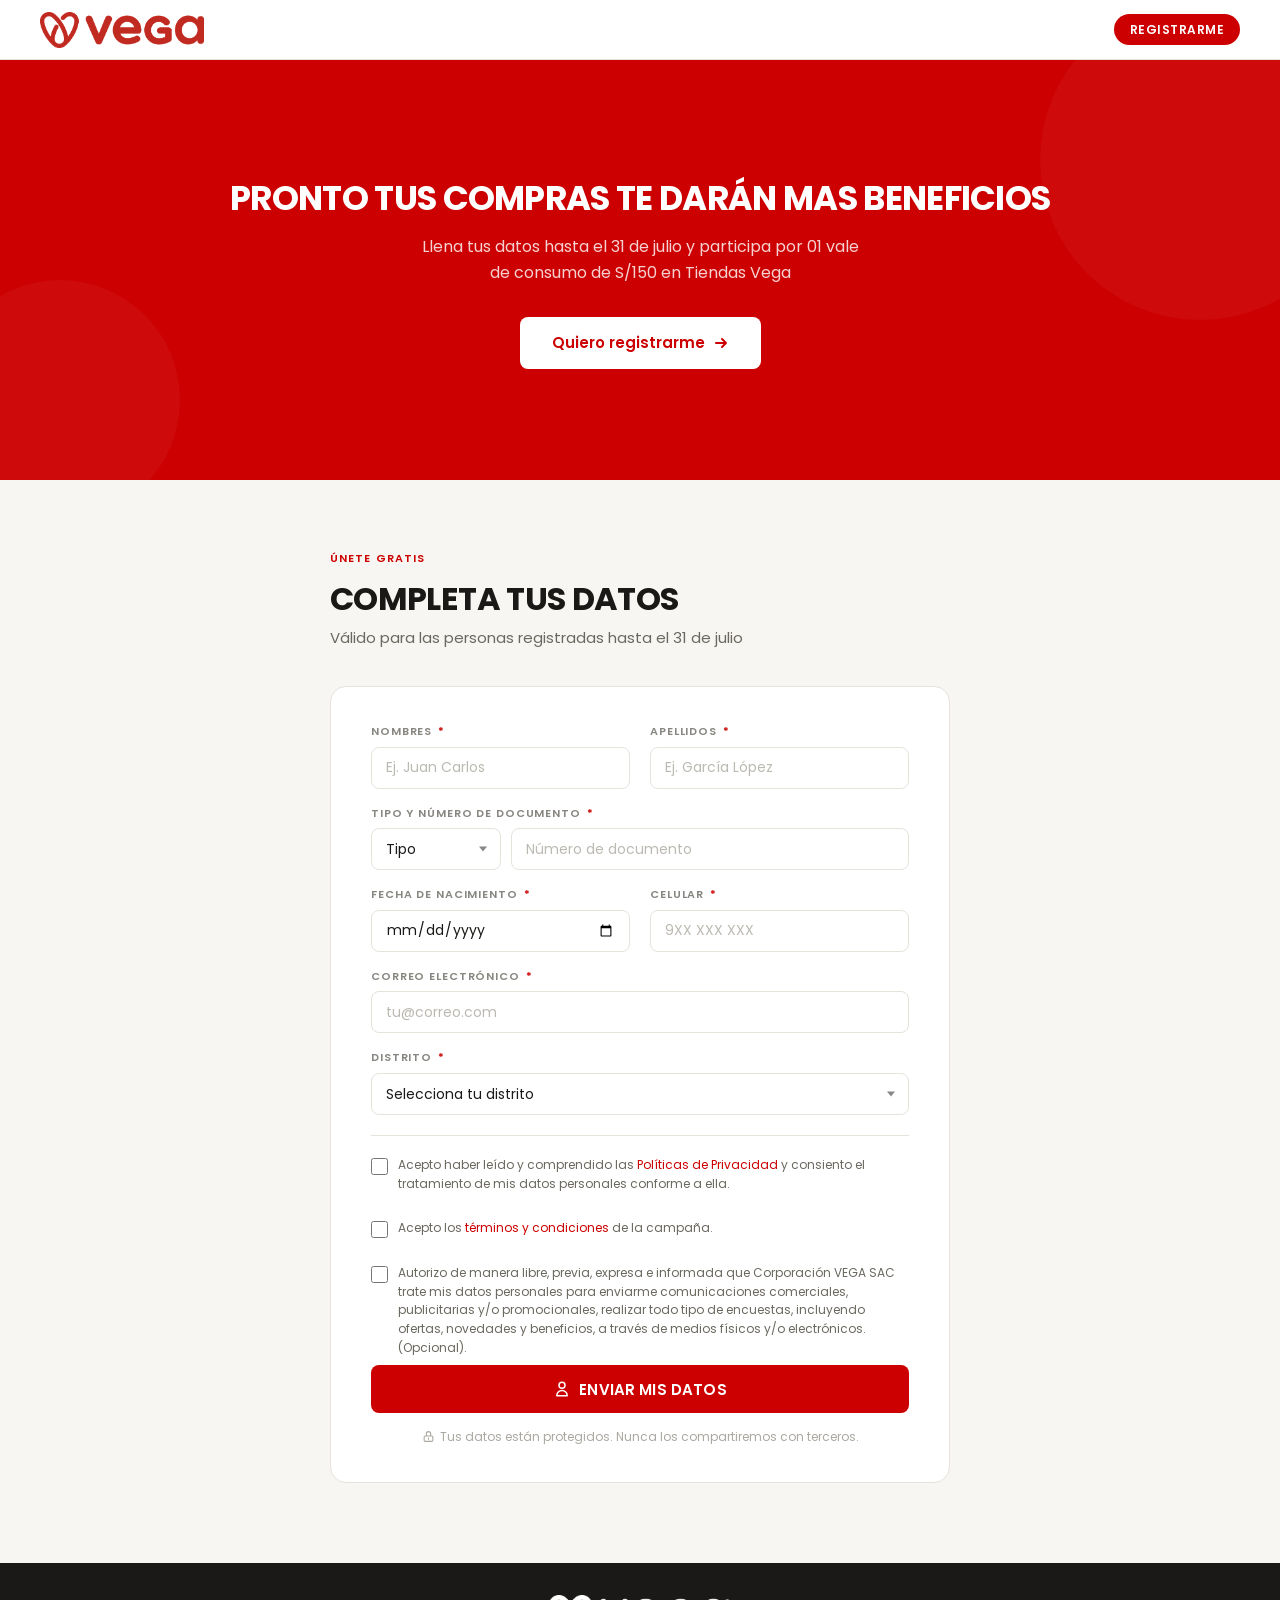
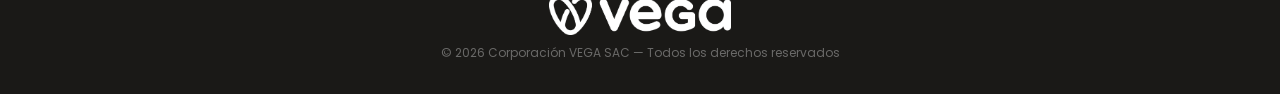
==== index.html @ 6331bcea "Update index.html" ====
<!DOCTYPE html>
<html lang="es">
<head>
<meta charset="UTF-8">
<meta name="viewport" content="width=device-width, initial-scale=1.0">
<title>Vega Cash — Muy pronto</title>
<link rel="preconnect" href="https://fonts.googleapis.com">
<link rel="preconnect" href="https://fonts.gstatic.com" crossorigin>
<link href="https://fonts.googleapis.com/css2?family=Poppins:wght@400;500;600;700&display=swap" rel="stylesheet">
<style>
  *, *::before, *::after { box-sizing: border-box; margin: 0; padding: 0; }

  :root {
    --rojo: #CC0000;
    --rojo-oscuro: #A80000;
    --rojo-claro: #FF1A1A;
    --blanco: #FFFFFF;
    --gris-fondo: #F7F6F3;
    --gris-borde: #E5E3DC;
    --gris-texto: #6B6860;
    --negro: #1A1917;
    --font-display: 'Poppins', sans-serif;
    --font-body: 'Poppins', sans-serif;
  }

  html { scroll-behavior: smooth; }

  body {
    font-family: var(--font-body);
    background: var(--blanco);
    color: var(--negro);
    line-height: 1.6;
    overflow-x: hidden;
  }

  /* ── NAV ─────────────────────────────────────── */
  nav {
    background: var(--blanco);
    border-bottom: 1px solid var(--gris-borde);
    padding: 0 40px;
    height: 60px;
    display: flex;
    align-items: center;
    justify-content: space-between;
    position: sticky;
    top: 0;
    z-index: 100;
  }
  .nav-logo {
    font-family: var(--font-display);
    font-weight: 700;
    font-size: 18px;
    color: var(--rojo);
    letter-spacing: -0.02em;
  }
  .nav-logo span { color: var(--negro); }
  .nav-pill {
    background: var(--rojo);
    color: white;
    font-family: var(--font-display);
    font-size: 12px;
    font-weight: 600;
    padding: 6px 16px;
    border-radius: 20px;
    text-decoration: none;
    letter-spacing: 0.04em;
    text-transform: uppercase;
    transition: background 0.2s;
  }
  .nav-pill:hover { background: var(--rojo-oscuro); }

  /* ── HERO ────────────────────────────────────── */
  .hero {
    background: var(--rojo);
    background-size: cover;
    background-position: center;
    background-repeat: no-repeat;
    padding: 72px 40px 64px;
    text-align: center;
    position: relative;
    overflow: hidden;
    min-height: 420px;
    display: flex;
    flex-direction: column;
    align-items: center;
    justify-content: center;
  }
  .hero-overlay {
    position: absolute;
    inset: 0;
    background: rgba(0,0,0,0.45);
    z-index: 0;
  }
  .hero-overlay.no-image {
    background: transparent;
  }
  .hero > *:not(.hero-overlay) {
    position: relative;
    z-index: 1;
  }
  .hero::before {
    content: '';
    position: absolute;
    top: -60px; right: -80px;
    width: 320px; height: 320px;
    border-radius: 50%;
    background: rgba(255,255,255,0.04);
    pointer-events: none;
  }
  .hero::after {
    content: '';
    position: absolute;
    bottom: -40px; left: -60px;
    width: 240px; height: 240px;
    border-radius: 50%;
    background: rgba(255,255,255,0.04);
    pointer-events: none;
  }
  .hero-badge {
    display: inline-flex;
    align-items: center;
    gap: 6px;
    background: rgba(255,255,255,0.15);
    color: white;
    font-family: var(--font-display);
    font-size: 11px;
    font-weight: 600;
    letter-spacing: 0.1em;
    text-transform: uppercase;
    padding: 5px 14px;
    border-radius: 20px;
    margin-bottom: 24px;
  }
  .hero-badge::before {
    content: '';
    width: 6px; height: 6px;
    border-radius: 50%;
    background: #FFD700;
    display: inline-block;
  }
  .hero h1 {
    font-family: var(--font-display);
    font-size: clamp(20px, 3.2vw, 34px);
    font-weight: 700;
    color: white;
    line-height: 1.15;
    letter-spacing: -0.02em;
    max-width: 820px;
    margin: 0 auto 16px;
    white-space: nowrap;
  }
  .hero h1 em {
    font-style: normal;
    position: relative;
    display: inline-block;
  }
  .hero h1 em::after {
    content: '';
    position: absolute;
    bottom: 2px; left: 0; right: 0;
    height: 3px;
    background: rgba(255,255,255,0.4);
    border-radius: 2px;
  }
  .hero-sub {
    font-size: 16px;
    color: rgba(255,255,255,0.82);
    max-width: 460px;
    margin: 0 auto 32px;
    line-height: 1.6;
  }
  .hero-cta {
    display: inline-flex;
    align-items: center;
    gap: 8px;
    background: white;
    color: var(--rojo);
    font-family: var(--font-display);
    font-size: 15px;
    font-weight: 600;
    padding: 14px 32px;
    border-radius: 8px;
    text-decoration: none;
    transition: transform 0.15s, background 0.15s;
  }
  .hero-cta:hover { background: #f5f5f5; transform: translateY(-1px); }
  .hero-cta svg { width: 16px; height: 16px; }

  /* ── STATS ───────────────────────────────────── */
  .stats-bar {
    background: var(--negro);
    padding: 0 40px;
    display: flex;
    justify-content: center;
    gap: 0;
  }
  .stat-item {
    padding: 18px 32px;
    text-align: center;
    border-right: 1px solid rgba(255,255,255,0.08);
  }
  .stat-item:last-child { border-right: none; }
  .stat-num {
    font-family: var(--font-display);
    font-size: 22px;
    font-weight: 700;
    color: white;
    display: block;
    line-height: 1.1;
  }
  .stat-label {
    font-size: 11px;
    color: rgba(255,255,255,0.5);
    text-transform: uppercase;
    letter-spacing: 0.08em;
    margin-top: 2px;
    display: block;
  }

  /* ── SECCIONES ───────────────────────────────── */
  section { padding: 64px 40px; }
  .section-tag {
    display: inline-block;
    font-family: var(--font-display);
    font-size: 11px;
    font-weight: 600;
    letter-spacing: 0.1em;
    text-transform: uppercase;
    color: var(--rojo);
    margin-bottom: 12px;
  }
  .section-title {
    font-family: var(--font-display);
    font-size: clamp(22px, 3vw, 32px);
    font-weight: 700;
    letter-spacing: -0.02em;
    line-height: 1.2;
    color: var(--negro);
    max-width: 500px;
    margin-bottom: 8px;
  }
  .section-sub {
    font-size: 15px;
    color: var(--gris-texto);
    max-width: 460px;
    line-height: 1.6;
  }

  /* ── BENEFICIOS ──────────────────────────────── */
  .beneficios { background: var(--gris-fondo); }
  .beneficios-header { text-align: center; margin-bottom: 48px; }
  .beneficios-header .section-title,
  .beneficios-header .section-sub { max-width: 100%; }
  .beneficios-grid {
    display: grid;
    grid-template-columns: repeat(2, 1fr);
    gap: 16px;
    max-width: 700px;
    margin: 0 auto;
  }
  .beneficio-card {
    background: white;
    border: 1px solid var(--gris-borde);
    border-radius: 12px;
    padding: 28px 24px;
    transition: transform 0.2s, border-color 0.2s;
  }
  .beneficio-card:hover { transform: translateY(-3px); border-color: #d4d2ca; }
  .beneficio-icon {
    width: 44px; height: 44px;
    background: #FFF0F0;
    border-radius: 10px;
    display: flex;
    align-items: center;
    justify-content: center;
    margin-bottom: 16px;
  }
  .beneficio-icon svg { width: 22px; height: 22px; color: var(--rojo); }
  .beneficio-card h3 {
    font-family: var(--font-display);
    font-size: 15px;
    font-weight: 600;
    color: var(--negro);
    margin-bottom: 6px;
  }
  .beneficio-card p {
    font-size: 13px;
    color: var(--gris-texto);
    line-height: 1.55;
  }

  /* ── CÓMO FUNCIONA ───────────────────────────── */
  .como-funciona { background: white; }
  .pasos-layout {
    display: grid;
    grid-template-columns: 1fr 1fr;
    gap: 48px;
    align-items: start;
    max-width: 860px;
    margin: 0 auto;
  }
  .pasos-left {}
  .pasos-list {
    list-style: none;
    margin-top: 32px;
    display: flex;
    flex-direction: column;
    gap: 0;
  }
  .paso {
    display: flex;
    gap: 16px;
    padding: 20px 0;
    border-bottom: 1px solid var(--gris-borde);
    position: relative;
  }
  .paso:last-child { border-bottom: none; }
  .paso-num {
    width: 32px; height: 32px;
    border-radius: 50%;
    background: var(--rojo);
    color: white;
    font-family: var(--font-display);
    font-size: 13px;
    font-weight: 700;
    display: flex;
    align-items: center;
    justify-content: center;
    flex-shrink: 0;
    margin-top: 2px;
  }
  .paso-info h4 {
    font-family: var(--font-display);
    font-size: 14px;
    font-weight: 600;
    color: var(--negro);
    margin-bottom: 4px;
  }
  .paso-info p {
    font-size: 13px;
    color: var(--gris-texto);
    line-height: 1.5;
  }
  .pasos-visual {
    background: var(--gris-fondo);
    border: 1px solid var(--gris-borde);
    border-radius: 16px;
    padding: 32px 28px;
    text-align: center;
  }
  .card-preview {
    background: white;
    border: 1px solid var(--gris-borde);
    border-radius: 12px;
    padding: 20px;
    text-align: left;
  }
  .card-preview-header {
    display: flex;
    align-items: center;
    gap: 10px;
    margin-bottom: 16px;
    padding-bottom: 14px;
    border-bottom: 1px solid var(--gris-borde);
  }
  .card-avatar {
    width: 38px; height: 38px;
    border-radius: 50%;
    background: var(--rojo);
    display: flex;
    align-items: center;
    justify-content: center;
    font-family: var(--font-display);
    font-size: 13px;
    font-weight: 700;
    color: white;
  }
  .card-nombre { font-family: var(--font-display); font-size: 14px; font-weight: 600; color: var(--negro); }
  .card-miembro { font-size: 11px; color: var(--rojo); font-weight: 500; }
  .card-benefit-row {
    display: flex;
    justify-content: space-between;
    align-items: center;
    padding: 8px 0;
    font-size: 12px;
  }
  .card-benefit-row:not(:last-child) { border-bottom: 1px solid #f0eeea; }
  .card-benefit-label { color: var(--gris-texto); }
  .card-benefit-val { font-weight: 500; color: var(--negro); font-family: var(--font-display); }
  .card-benefit-val.highlight { color: var(--rojo); }
  .pasos-visual-caption {
    font-size: 11px;
    color: var(--gris-texto);
    margin-top: 14px;
    letter-spacing: 0.03em;
  }

  /* ── VEGA CASH APP CARD ──────────────────────── */
  .vc-card {
    background: white;
    border-radius: 18px;
    overflow: hidden;
    box-shadow: 0 8px 28px rgba(0,0,0,0.08);
    text-align: left;
  }
  .vc-card-header {
    background: linear-gradient(135deg, var(--rojo-claro), var(--rojo) 60%, var(--rojo-oscuro));
    padding: 20px 22px 28px;
    position: relative;
    overflow: hidden;
  }
  .vc-card-header::after {
    content: '';
    position: absolute;
    top: -30px; right: -30px;
    width: 140px; height: 140px;
    border-radius: 50%;
    background: rgba(255,255,255,0.08);
  }
  .vc-header-top {
    display: flex;
    align-items: center;
    justify-content: space-between;
    position: relative;
    z-index: 1;
  }
  .vc-brand {
    font-family: var(--font-display);
    font-size: 13px;
    font-weight: 700;
    color: white;
    letter-spacing: 0.04em;
  }
  .vc-avatar {
    width: 34px; height: 34px;
    border-radius: 50%;
    background: rgba(255,255,255,0.2);
    border: 1.5px solid rgba(255,255,255,0.6);
    display: flex;
    align-items: center;
    justify-content: center;
    font-family: var(--font-display);
    font-size: 11px;
    font-weight: 700;
    color: white;
    position: relative;
  }
  .vc-avatar-dot {
    position: absolute;
    top: -2px; right: -2px;
    width: 8px; height: 8px;
    border-radius: 50%;
    background: #FFD700;
    border: 1.5px solid var(--rojo);
  }
  .vc-greeting {
    font-family: var(--font-display);
    font-size: 17px;
    font-weight: 600;
    color: white;
    margin-top: 16px;
    position: relative;
    z-index: 1;
  }
  .vc-card-body {
    background: white;
    padding: 22px;
    margin-top: -14px;
    border-radius: 16px 16px 0 0;
    position: relative;
  }
  .vc-points-row {
    display: flex;
    justify-content: space-between;
    align-items: flex-start;
    margin-bottom: 16px;
  }
  .vc-points-label {
    font-size: 11px;
    font-weight: 600;
    letter-spacing: 0.06em;
    color: #9a9890;
    text-transform: uppercase;
  }
  .vc-points-num {
    font-family: var(--font-display);
    font-size: 30px;
    font-weight: 700;
    color: var(--negro);
    margin-top: 2px;
  }
  .vc-points-num span { font-size: 14px; font-weight: 500; color: var(--gris-texto); }
  .vc-points-sub {
    display: block;
    font-size: 12px;
    color: #1D9E75;
    font-weight: 500;
    margin-top: 2px;
  }
  .vc-tier-badge {
    background: #FFF3D6;
    color: #9A6B00;
    font-family: var(--font-display);
    font-size: 11px;
    font-weight: 600;
    padding: 6px 12px;
    border-radius: 20px;
    white-space: nowrap;
  }
  .vc-rate-box {
    background: #FFF0F0;
    color: var(--rojo);
    font-size: 12.5px;
    font-weight: 500;
    border-radius: 10px;
    padding: 12px 14px;
    margin-bottom: 18px;
    display: flex;
    align-items: center;
    gap: 8px;
  }
  .vc-progress-label {
    display: flex;
    justify-content: space-between;
    font-size: 12px;
    color: var(--gris-texto);
    margin-bottom: 8px;
  }
  .vc-progress-missing { color: var(--rojo); font-weight: 600; }
  .vc-progress-bar {
    height: 8px;
    background: #F0EEEA;
    border-radius: 20px;
    overflow: hidden;
  }
  .vc-progress-fill {
    width: 68%;
    height: 100%;
    border-radius: 20px;
    background: linear-gradient(90deg, var(--rojo), #FF8A00);
  }

  /* ── FORMULARIO ──────────────────────────────── */
  .formulario-section {
    background: var(--gris-fondo);
    padding: 64px 40px 80px;
  }
  .form-wrapper {
    max-width: 620px;
    margin: 0 auto;
  }
  .form-header { margin-bottom: 36px; }
  .form-card {
    background: white;
    border: 1px solid var(--gris-borde);
    border-radius: 16px;
    padding: 36px 40px;
  }
  .form-grid {
    display: grid;
    grid-template-columns: 1fr 1fr;
    gap: 16px 20px;
  }
  .form-group { display: flex; flex-direction: column; gap: 6px; }
  .form-group.full { grid-column: 1 / -1; }
  .form-group label {
    font-family: var(--font-display);
    font-size: 11px;
    font-weight: 600;
    letter-spacing: 0.08em;
    text-transform: uppercase;
    color: #888680;
  }
  .form-group label .req { color: var(--rojo); margin-left: 2px; }
  .form-group input,
  .form-group select {
    height: 42px;
    border: 1.5px solid var(--gris-borde);
    border-radius: 8px;
    padding: 0 14px;
    font-size: 14px;
    font-family: var(--font-body);
    color: var(--negro);
    background: white;
    outline: none;
    transition: border-color 0.15s;
    width: 100%;
    appearance: none;
    -webkit-appearance: none;
  }
  .form-group input:focus,
  .form-group select:focus {
    border-color: var(--rojo);
    box-shadow: 0 0 0 3px rgba(204,0,0,0.08);
  }
  .form-group input::placeholder { color: #bbb9b2; }
  .select-wrap { position: relative; }
  .select-wrap::after {
    content: '';
    position: absolute;
    right: 14px; top: 50%;
    transform: translateY(-50%);
    width: 0; height: 0;
    border-left: 4px solid transparent;
    border-right: 4px solid transparent;
    border-top: 5px solid #888;
    pointer-events: none;
  }
  .doc-row { display: grid; grid-template-columns: 130px 1fr; gap: 10px; }

  .divider {
    grid-column: 1 / -1;
    border: none;
    border-top: 1px solid var(--gris-borde);
    margin: 4px 0;
  }
  .terms-row {
    grid-column: 1 / -1;
    display: flex;
    gap: 10px;
    align-items: flex-start;
  }
  .terms-row + .terms-row { margin-top: 10px; }
  .terms-row input[type="checkbox"] {
    width: 17px; height: 17px;
    flex-shrink: 0;
    margin-top: 2px;
    accent-color: var(--rojo);
    cursor: pointer;
  }
  .terms-text {
    font-size: 12px;
    color: var(--gris-texto);
    line-height: 1.55;
  }
  .terms-text a { color: var(--rojo); text-decoration: none; }
  .terms-text a:hover { text-decoration: underline; }

  .submit-btn {
    width: 100%;
    height: 48px;
    background: var(--rojo);
    color: white;
    border: none;
    border-radius: 8px;
    font-family: var(--font-display);
    font-size: 15px;
    font-weight: 600;
    cursor: pointer;
    margin-top: 8px;
    letter-spacing: 0.01em;
    transition: background 0.15s, transform 0.1s;
    display: flex;
    align-items: center;
    justify-content: center;
    gap: 8px;
  }
  .submit-btn:hover { background: var(--rojo-oscuro); }
  .submit-btn:active { transform: scale(0.99); }
  .submit-btn:disabled { opacity: 0.7; cursor: not-allowed; }

  .privacy-note {
    margin-top: 14px;
    text-align: center;
    font-size: 12px;
    color: #aaa8a0;
    display: flex;
    align-items: center;
    justify-content: center;
    gap: 5px;
  }

  /* ── SUCCESS ─────────────────────────────────── */
  .success-state {
    display: none;
    text-align: center;
    padding: 48px 24px;
  }
  .success-icon {
    width: 64px; height: 64px;
    border-radius: 50%;
    background: #F0FAF4;
    display: flex;
    align-items: center;
    justify-content: center;
    margin: 0 auto 20px;
  }
  .success-icon svg { width: 28px; height: 28px; color: #1D9E75; }
  .success-state h3 {
    font-family: var(--font-display);
    font-size: 20px;
    font-weight: 700;
    color: var(--negro);
    margin-bottom: 8px;
  }
  .success-state p { font-size: 14px; color: var(--gris-texto); }

  /* ── ERROR ───────────────────────────────────── */
  .error-msg {
    display: none;
    background: #FFF0F0;
    border: 1px solid #FFCCCC;
    border-radius: 8px;
    padding: 12px 16px;
    font-size: 13px;
    color: #A80000;
    margin-top: 12px;
    text-align: center;
  }

  /* ── FOOTER ──────────────────────────────────── */
  footer {
    background: var(--negro);
    padding: 32px 40px;
    text-align: center;
  }
  .footer-logo {
    font-family: var(--font-display);
    font-size: 16px;
    font-weight: 700;
    color: white;
    margin-bottom: 8px;
  }
  .footer-logo span { color: var(--rojo); }
  footer p {
    font-size: 12px;
    color: rgba(255,255,255,0.35);
  }

  /* ── ANIMATIONS ──────────────────────────────── */
  @keyframes fadeUp {
    from { opacity: 0; transform: translateY(20px); }
    to   { opacity: 1; transform: translateY(0); }
  }
  .hero > * { animation: fadeUp 0.5s ease both; }
  .hero-badge { animation-delay: 0.05s; }
  .hero h1   { animation-delay: 0.1s; }
  .hero-sub  { animation-delay: 0.18s; }
  .hero-cta  { animation-delay: 0.26s; }
  @keyframes spin { to { transform: rotate(360deg); } }
  .spin { animation: spin 0.8s linear infinite; }

  /* ── RESPONSIVE ──────────────────────────────── */
  @media (max-width: 640px) {
    nav { padding: 0 20px; }
    section, .formulario-section { padding: 48px 20px; }
    .hero { padding: 52px 20px 48px; }
    .hero h1 { white-space: normal; font-size: clamp(24px, 7vw, 32px); }
    .stats-bar { flex-wrap: wrap; padding: 0 20px; }
    .stat-item { flex: 1 1 45%; border-right: none; border-bottom: 1px solid rgba(255,255,255,0.08); }
    .pasos-layout { grid-template-columns: 1fr; }
    .form-grid { grid-template-columns: 1fr; }
    .form-group.full { grid-column: 1; }
    .terms-row { grid-column: 1; }
    .doc-row { grid-template-columns: 1fr; }
    .form-card { padding: 24px 20px; }
    .beneficios-grid { grid-template-columns: 1fr 1fr; }
  }
</style>
</head>
<body>

<!-- NAV -->
<nav>
  <a href="#"><img src="[data-uri]" alt="VEGA" style="height:36px;display:block;"></a>
  <a href="#registro" class="nav-pill">Registrarme</a>
</nav>

<!-- HERO -->
<section class="hero" id="hero-section">
  <div class="hero-overlay no-image" id="hero-overlay"></div>
  <h1 id="hero-titulo" style="visibility:hidden">PRONTO ACCEDERÁS A <em>VEGA CASH</em></h1>
  <p class="hero-sub" id="hero-subtitulo" style="visibility:hidden">Estamos preparando un programa de beneficios exclusivos para ti. Regístrate y sé el primero en enterarte.</p>
  <a href="#registro" class="hero-cta" id="hero-cta" style="visibility:hidden">
    Quiero ser el primero en saber
    <svg fill="none" viewBox="0 0 16 16" stroke="currentColor" stroke-width="2"><path stroke-linecap="round" stroke-linejoin="round" d="M3 8h10M9 4l4 4-4 4"/></svg>
  </a>
</section>

<!-- BENEFICIOS -->
<section class="beneficios" id="sec-beneficios">
  <div class="beneficios-header">
    <div class="section-tag">¿Por qué unirse?</div>
    <h2 class="section-title">Beneficios que marcan la diferencia</h2>
    <p class="section-sub">Diseñados para que ahorres más en cada compra, en tienda y online.</p>
  </div>
  <div class="beneficios-grid">
    <div class="beneficio-card">
      <div class="beneficio-icon">
        <svg fill="none" viewBox="0 0 24 24" stroke="currentColor" stroke-width="1.8"><path stroke-linecap="round" stroke-linejoin="round" d="M7 7h10M7 11h4M5 21V5a2 2 0 012-2h10a2 2 0 012 2v16l-3-2-2 2-2-2-2 2-2-2-3 2z"/></svg>
      </div>
      <h3 id="b1-titulo">Descuentos exclusivos</h3>
      <p id="b1-desc">Precios especiales solo para miembros de VEGA CASH.</p>
    </div>
    <div class="beneficio-card">
      <div class="beneficio-icon">
        <svg fill="none" viewBox="0 0 24 24" stroke="currentColor" stroke-width="1.8"><path stroke-linecap="round" stroke-linejoin="round" d="M15 17h5l-1.405-1.405A2.032 2.032 0 0118 14.158V11a6 6 0 10-12 0v3.159c0 .538-.214 1.055-.595 1.436L4 17h5m6 0v1a3 3 0 11-6 0v-1m6 0H9"/></svg>
      </div>
      <h3 id="b2-titulo">Acceso anticipado</h3>
      <p id="b2-desc">Sé el primero en enterarte de nuestros eventos exclusivos.</p>
    </div>
    <div class="beneficio-card">
      <div class="beneficio-icon">
        <svg fill="none" viewBox="0 0 24 24" stroke="currentColor" stroke-width="1.8"><path stroke-linecap="round" stroke-linejoin="round" d="M12 8c-1.657 0-3 .895-3 2s1.343 2 3 2 3 .895 3 2-1.343 2-3 2m0-8c1.11 0 2.08.402 2.599 1M12 8V7m0 1v8m0 0v1m0-1c-1.11 0-2.08-.402-2.599-1M21 12a9 9 0 11-18 0 9 9 0 0118 0z"/></svg>
      </div>
      <h3 id="b3-titulo">Acumula puntos</h3>
      <p id="b3-desc">Cada compra suma puntos para aumentar tu nivel.</p>
    </div>
    <div class="beneficio-card">
      <div class="beneficio-icon">
        <svg fill="none" viewBox="0 0 24 24" stroke="currentColor" stroke-width="1.8"><path stroke-linecap="round" stroke-linejoin="round" d="M12 2l3.09 6.26L22 9.27l-5 4.87L18.18 21 12 17.27 5.82 21 7 14.14 2 9.27l6.91-1.01L12 2z"/></svg>
      </div>
      <h3 id="b4-titulo">VEGA CASHBACK</h3>
      <p id="b4-desc">Alcanza nuestro nivel Premium y accede a nuestro cashback exclusivo.</p>
    </div>
  </div>
</section>

<!-- CÓMO FUNCIONA -->
<section class="como-funciona" id="sec-pasos">
  <div class="pasos-layout">
    <div class="pasos-left">
      <div class="section-tag" id="pasos-tag">¿Cómo funciona?</div>
      <h2 class="section-title" id="pasos-titulo">YA SERÁS MIEMBRO</h2>
      <p class="section-sub" id="pasos-subtitulo">Es rápido, gratuito y sin compromisos.</p>
      <ul class="pasos-list">
        <li class="paso">
          <div class="paso-num">1</div>
          <div class="paso-info">
            <h4>Completa el formulario</h4>
            <p>Ingresa tus datos básicos: nombre, DNI, correo y distrito. Solo toma 2 minutos.</p>
          </div>
        </li>
        <li class="paso">
          <div class="paso-num">2</div>
          <div class="paso-info">
            <h4>Empezarás a disfrutar</h4>
            <p>Compra en Tiendas Vega y accederás automáticamente a tus descuentos.</p>
          </div>
        </li>
      </ul>
    </div>
    <div class="pasos-visual">
      <div class="vc-card">
        <div class="vc-card-header">
          <div class="vc-header-top">
            <span class="vc-brand">VEGA CASH</span>
            <div class="vc-avatar">MR<span class="vc-avatar-dot"></span></div>
          </div>
          <p class="vc-greeting">¡Hola de nuevo, María!</p>
        </div>
        <div class="vc-card-body">
          <div class="vc-points-row">
            <div>
              <span class="vc-points-label">MIS PUNTOS</span>
              <div class="vc-points-num">342 <span>pts</span></div>
              <span class="vc-points-sub">Acumulado por S/ 3,420 en compras</span>
            </div>
            <span class="vc-tier-badge">● ✦ Nivel Plata</span>
          </div>
          <div class="vc-rate-box">
            <span class="vc-rate-icon">🪙</span>
            Cada S/10 de compra = 1 punto VEGA CASH
          </div>
          <div class="vc-progress-section">
            <div class="vc-progress-label">
              <span>Progreso a Nivel Oro</span>
              <span class="vc-progress-missing">158 pts más (S/1,580)</span>
            </div>
            <div class="vc-progress-bar"><div class="vc-progress-fill"></div></div>
          </div>
        </div>
      </div>
      <p class="pasos-visual-caption">Así verás tu perfil de miembro una vez registrado</p>
    </div>
  </div>
</section>

<!-- FORMULARIO -->
<section class="formulario-section" id="sec-formulario registro">
  <div class="form-wrapper">
    <div class="form-header">
      <div class="section-tag" id="form-tag">Únete gratis</div>
      <h2 class="section-title" id="form-titulo">CREA TU CUENTA VEGA CASH</h2>
      <p class="section-sub" id="form-subtitulo">Completa tus datos y pronto empezarás a ahorrar.</p>
    </div>
    <div class="form-card">
      <div id="formContent">
        <div class="form-grid">
          <div class="form-group">
            <label>Nombres <span class="req">*</span></label>
            <input type="text" id="nombres" placeholder="Ej. Juan Carlos" autocomplete="given-name">
          </div>
          <div class="form-group">
            <label>Apellidos <span class="req">*</span></label>
            <input type="text" id="apellidos" placeholder="Ej. García López" autocomplete="family-name">
          </div>
          <div class="form-group full">
            <label>Tipo y número de documento <span class="req">*</span></label>
            <div class="doc-row">
              <div class="select-wrap">
                <select id="tipoDoc">
                  <option value="">Tipo</option>
                  <option value="DNI">DNI</option>
                  <option value="CE">Carné de extranjería</option>
                  <option value="PAS">Pasaporte</option>
                </select>
              </div>
              <input type="text" id="numDoc" placeholder="Número de documento" maxlength="12">
            </div>
          </div>
          <div class="form-group">
            <label>Fecha de nacimiento <span class="req">*</span></label>
            <input type="date" id="fechaNac">
          </div>
          <div class="form-group">
            <label>Celular <span class="req">*</span></label>
            <input type="tel" id="celular" placeholder="9XX XXX XXX" maxlength="9" autocomplete="tel">
          </div>
          <div class="form-group full">
            <label>Correo electrónico <span class="req">*</span></label>
            <input type="email" id="correo" placeholder="tu@correo.com" autocomplete="email">
          </div>
          <div class="form-group full">
            <label>Distrito <span class="req">*</span></label>
            <div class="select-wrap">
              <select id="distrito">
                <option value="">Selecciona tu distrito</option>
                <option value="Otro">Otro</option>
              </select>
            </div>
          </div>
          <hr class="divider">
          <div class="terms-row">
            <input type="checkbox" id="aceptaPrivacidad">
            <p class="terms-text">
              <span id="legal-privacidad">Acepto haber leído y comprendido las </span><a href="#" id="url-privacidad">Políticas de Privacidad</a><span id="legal-privacidad2"> y consiento el tratamiento de mis datos personales conforme a ella.</span>
            </p>
          </div>
          <div class="terms-row">
            <input type="checkbox" id="aceptaTerminos">
            <p class="terms-text">
              <span id="legal-terminos1">Acepto los </span><a href="#" id="url-terminos">términos y condiciones</a><span id="legal-terminos2"> de la campaña Vega Cash.</span>
            </p>
          </div>
          <div class="terms-row">
            <input type="checkbox" id="comunicacionesOpcional">
            <p class="terms-text">
              <span id="legal-opcional">Autorizo de manera libre, previa, expresa e informada que Corporación VEGA SAC trate mis datos personales para enviarme comunicaciones comerciales, publicitarias y/o promocionales, realizar todo tipo de encuestas, incluyendo ofertas, novedades y beneficios, a través de medios físicos y/o electrónicos. (Opcional).</span>
            </p>
          </div>
        </div>
        <button class="submit-btn" id="submitBtn" onclick="enviarFormulario()">
          <svg width="18" height="18" fill="none" viewBox="0 0 24 24" stroke="currentColor" stroke-width="2"><path stroke-linecap="round" stroke-linejoin="round" d="M16 7a4 4 0 11-8 0 4 4 0 018 0zM12 14a7 7 0 00-7 7h14a7 7 0 00-7-7z"/></svg>
          <span id="btn-texto">Crear mi cuenta Vega Cash</span>
        </button>
        <div class="error-msg" id="errorMsg"></div>
        <p class="privacy-note">
          <svg width="13" height="13" fill="none" viewBox="0 0 24 24" stroke="currentColor" stroke-width="2"><path stroke-linecap="round" stroke-linejoin="round" d="M12 15v2m-6 4h12a2 2 0 002-2v-6a2 2 0 00-2-2H6a2 2 0 00-2 2v6a2 2 0 002 2zm10-10V7a4 4 0 00-8 0v4h8z"/></svg>
          <span id="privacidad-nota">Tus datos están protegidos. Nunca los compartiremos con terceros.</span>
        </p>
      </div>
      <div class="success-state" id="successState">
        <div class="success-icon">
          <svg fill="none" viewBox="0 0 24 24" stroke="currentColor" stroke-width="2"><path stroke-linecap="round" stroke-linejoin="round" d="M5 13l4 4L19 7"/></svg>
        </div>
        <h3 id="exito-titulo">¡Bienvenido a Vega Cash!</h3>
        <p id="exito-desc">Tu registro fue exitoso. En breve recibirás un correo de confirmación con tus beneficios de bienvenida.</p>
      </div>
    </div>
  </div>
</section>

<!-- FOOTER -->
<footer>
  <div class="footer-logo"><img src="[data-uri]" alt="VEGA" style="height:40px;display:block;margin:0 auto 8px;"></div>
  <p>© 2026 Corporación VEGA SAC — Todos los derechos reservados</p>
</footer>

<script>
// ── Cargar content.json y actualizar DOM ──────────────────────────
fetch('/content.json')
  .then(r => r.json())
  .then(d => {
    if (d.hero) {
      if (d.hero.titulo) document.getElementById('hero-titulo').innerHTML = d.hero.titulo;
      if (d.hero.subtitulo) document.getElementById('hero-subtitulo').textContent = d.hero.subtitulo;
      if (d.hero.cta) { const c = document.getElementById('hero-cta'); if(c) c.childNodes[0].textContent = d.hero.cta + ' '; }
      // Mostrar hero después de cargar contenido
      ['hero-titulo','hero-subtitulo','hero-cta'].forEach(id => {
        const el = document.getElementById(id); if(el) el.style.visibility = 'visible';
      });
      if (d.hero.imagen) {
        const s = document.getElementById('hero-section');
        const o = document.getElementById('hero-overlay');
        if (s && d.hero.imagen) {
          s.style.backgroundImage = 'url(' + d.hero.imagen + ')';
          if (o) o.classList.remove('no-image');
        }
      }
    }
    if (d.beneficios) {
      ['b1','b2','b3','b4'].forEach(b => {
        const t = document.getElementById(b+'-titulo'); if(t && d.beneficios[b+'_titulo']) t.textContent = d.beneficios[b+'_titulo'];
        const p = document.getElementById(b+'-desc'); if(p && d.beneficios[b+'_desc']) p.textContent = d.beneficios[b+'_desc'];
      });
    }
    if (d.pasos) {
      if (d.pasos.tag) { const el = document.getElementById('pasos-tag'); if(el) el.textContent = d.pasos.tag; }
      if (d.pasos.titulo) { const el = document.getElementById('pasos-titulo'); if(el) el.textContent = d.pasos.titulo; }
      if (d.pasos.subtitulo) { const el = document.getElementById('pasos-subtitulo'); if(el) el.textContent = d.pasos.subtitulo; }
    }
    if (d.formulario) {
      if (d.formulario.tag) { const el = document.getElementById('form-tag'); if(el) el.textContent = d.formulario.tag; }
      if (d.formulario.titulo) { const el = document.getElementById('form-titulo'); if(el) el.textContent = d.formulario.titulo; }
      if (d.formulario.subtitulo) { const el = document.getElementById('form-subtitulo'); if(el) el.textContent = d.formulario.subtitulo; }
      if (d.formulario.btn_texto) { const el = document.getElementById('btn-texto'); if(el) el.textContent = d.formulario.btn_texto; }
      if (d.formulario.legal_privacidad) {
        const el1 = document.getElementById('legal-privacidad'); if(el1) el1.textContent = d.formulario.legal_privacidad.split('Políticas de Privacidad')[0];
        const el2 = document.getElementById('legal-privacidad2'); if(el2) el2.textContent = ' y consiento el tratamiento de mis datos personales conforme a ella.';
      }
      if (d.formulario.legal_terminos) {
        const el1 = document.getElementById('legal-terminos2'); if(el1) el1.textContent = ' ' + d.formulario.legal_terminos;
      }
      if (d.formulario.legal_opcional) { const el = document.getElementById('legal-opcional'); if(el) el.textContent = d.formulario.legal_opcional; }
      if (d.formulario.distritos) {
        const sel = document.getElementById('distrito');
        if (sel) {
          const lista = d.formulario.distritos.split(',').map(d => d.trim()).filter(d => d).sort((a,b) => a.localeCompare(b,'es'));
          sel.innerHTML = '<option value="">Selecciona tu distrito</option>';
          lista.forEach(dist => { const opt = document.createElement('option'); opt.value = dist; opt.textContent = dist; sel.appendChild(opt); });
          const otro = document.createElement('option'); otro.value = 'Otro'; otro.textContent = 'Otro'; sel.appendChild(otro);
        }
      }
      if (d.formulario.privacidad_nota) { const el = document.getElementById('privacidad-nota'); if(el) el.textContent = d.formulario.privacidad_nota; }
      if (d.formulario.url_terminos) { const el = document.getElementById('url-terminos'); if(el) el.href = d.formulario.url_terminos; }
      if (d.formulario.url_privacidad) { const el = document.getElementById('url-privacidad'); if(el) el.href = d.formulario.url_privacidad; }
      if (d.formulario.exito_titulo) { const el = document.getElementById('exito-titulo'); if(el) el.textContent = d.formulario.exito_titulo; }
      if (d.formulario.exito_desc) { const el = document.getElementById('exito-desc'); if(el) el.textContent = d.formulario.exito_desc; }
    }
  })
  .catch(() => {
    ['hero-titulo','hero-subtitulo','hero-cta'].forEach(id => {
      const el = document.getElementById(id); if(el) el.style.visibility = 'visible';
    });
  });

// ── Aplicar visibilidad desde content.json ──
fetch('/content.json?v=' + Date.now())
  .then(r => r.json())
  .then(d => {
    if (!d.visibilidad) return;
    const mapa = {
      'hero': 'hero-section',
      'stats': 'sec-stats',
      'beneficios': 'sec-beneficios',
      'pasos': 'sec-pasos',
      'formulario': 'sec-formulario registro'
    };
    Object.keys(d.visibilidad).forEach(k => {
      const id = k === 'formulario' ? 'sec-formulario registro' : (k === 'hero' ? 'hero-section' : 'sec-' + k);
      const el = document.getElementById(id) || document.getElementById('sec-' + k);
      if (el) el.style.display = d.visibilidad[k] ? '' : 'none';
    });
  })
  .catch(() => {});
</script>

<script>
const WEBHOOK_URL = 'https://hook.us2.make.com/ip31yqphinmsyk8rvebtwf2qmldelcj0';

function mostrarError(msg) {
  const el = document.getElementById('errorMsg');
  el.textContent = msg;
  el.style.display = 'block';
  setTimeout(() => { el.style.display = 'none'; }, 5000);
}

function validar() {
  const campos = ['nombres','apellidos','tipoDoc','numDoc','fechaNac','celular','correo','distrito'];
  const labels = ['Nombres','Apellidos','Tipo de documento','Número de documento','Fecha de nacimiento','Celular','Correo electrónico','Distrito'];
  for (let i = 0; i < campos.length; i++) {
    const el = document.getElementById(campos[i]);
    if (!el.value.trim()) {
      mostrarError('Por favor completa el campo: ' + labels[i]);
      el.focus();
      return false;
    }
  }
  const correo = document.getElementById('correo').value;
  if (!/^[^\s@]+@[^\s@]+\.[^\s@]+$/.test(correo)) {
    mostrarError('Ingresa un correo electrónico válido.');
    return false;
  }
  const cel = document.getElementById('celular').value;
  if (!/^9\d{8}$/.test(cel)) {
    mostrarError('El celular debe tener 9 dígitos y empezar con 9.');
    return false;
  }
  if (!document.getElementById('aceptaPrivacidad').checked) {
    mostrarError('Debes aceptar la Política de Privacidad para continuar.');
    return false;
  }
  if (!document.getElementById('aceptaTerminos').checked) {
    mostrarError('Debes aceptar los términos y condiciones para continuar.');
    return false;
  }
  return true;
}

async function enviarFormulario() {
  if (!validar()) return;
  const btn = document.getElementById('submitBtn');
  btn.disabled = true;
  btn.innerHTML = '<svg class="spin" width="18" height="18" fill="none" viewBox="0 0 24 24" stroke="currentColor" stroke-width="2"><path stroke-linecap="round" stroke-linejoin="round" d="M4 4v5h.582m15.356 2A8.001 8.001 0 004.582 9m0 0H9m11 11v-5h-.581m0 0a8.003 8.003 0 01-15.357-2m15.357 2H15"/></svg> Registrando...';

  const payload = {
    nombres:    document.getElementById('nombres').value.trim(),
    apellidos:  document.getElementById('apellidos').value.trim(),
    tipo_doc:   document.getElementById('tipoDoc').value,
    num_doc:    document.getElementById('numDoc').value.trim(),
    fecha_nac:  document.getElementById('fechaNac').value,
    celular:    document.getElementById('celular').value.trim(),
    correo:     document.getElementById('correo').value.trim(),
    distrito:   document.getElementById('distrito').value,
    acepta_comunicaciones_opcionales: document.getElementById('comunicacionesOpcional').checked,
    fecha_registro: new Date().toLocaleString('es-PE', { timeZone: 'America/Lima', year: 'numeric', month: '2-digit', day: '2-digit', hour: '2-digit', minute: '2-digit', second: '2-digit', hour12: false }),
    fuente: 'Landing Vega Cash'
  };

  try {
    const res = await fetch(WEBHOOK_URL, {
      method: 'POST',
      headers: { 'Content-Type': 'application/json' },
      body: JSON.stringify(payload)
    });
    if (res.ok || res.status === 200) {
      document.getElementById('formContent').style.display = 'none';
      document.getElementById('successState').style.display = 'block';
    } else {
      throw new Error('Error del servidor: ' + res.status);
    }
  } catch (e) {
    console.error(e);
    mostrarError('Ocurrió un error al enviar. Por favor intenta nuevamente.');
    btn.disabled = false;
    btn.innerHTML = '<svg width="18" height="18" fill="none" viewBox="0 0 24 24" stroke="currentColor" stroke-width="2"><path stroke-linecap="round" stroke-linejoin="round" d="M16 7a4 4 0 11-8 0 4 4 0 018 0zM12 14a7 7 0 00-7 7h14a7 7 0 00-7-7z"/></svg> Crear mi cuenta Vega Cash';
  }
}
</script>
</body>
</html>
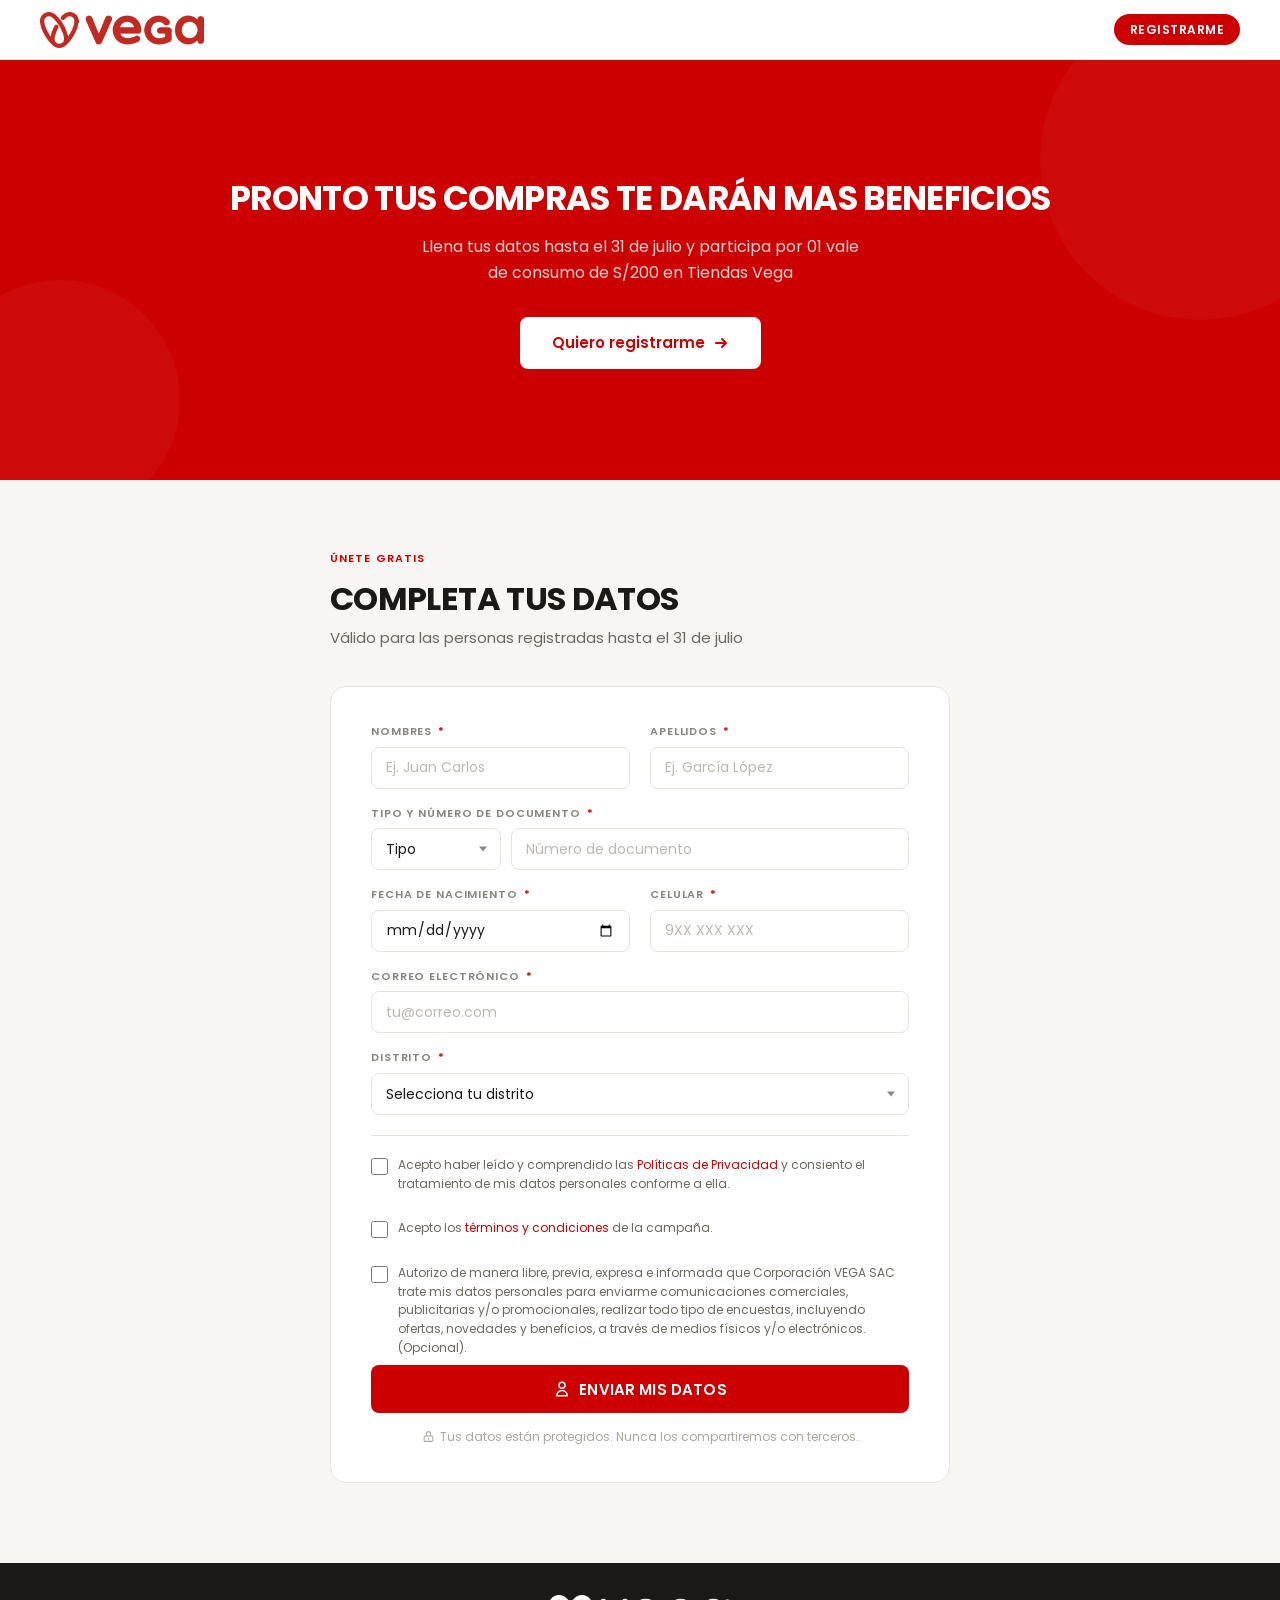
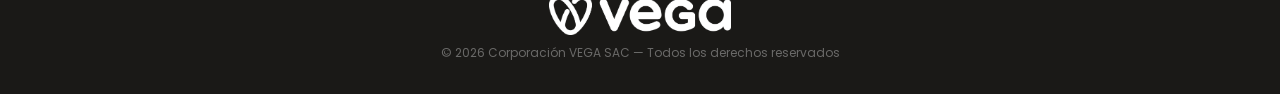
==== commit 8d5a6093: "Update index.html" ====
--- a/index.html
+++ b/index.html
@@ -2,8 +2,19 @@
 <html lang="es">
 <head>
 <meta charset="UTF-8">
+<!-- SEO básico -->
+<meta name="description" content="Regístrate en Vega Cash y accede a descuentos exclusivos, promociones anticipadas y beneficios personalizados en Tiendas Vega. ¡Gratis!">
+<meta property="og:title" content="Vega Cash — Programa de beneficios exclusivos">
+<meta property="og:description" content="Regístrate gratis y empieza a ahorrar con descuentos exclusivos en Tiendas Vega.">
+<meta property="og:url" content="https://beneficios.vega.pe">
+<meta property="og:type" content="website">
+<meta property="og:image" content="https://beneficios.vega.pe/images/og-image.jpg">
+<meta name="twitter:card" content="summary_large_image">
+<meta name="twitter:title" content="Vega Cash — Programa de beneficios exclusivos">
+<meta name="twitter:description" content="Regístrate gratis y empieza a ahorrar con descuentos exclusivos en Tiendas Vega.">
+<link rel="canonical" href="https://beneficios.vega.pe">
 <meta name="viewport" content="width=device-width, initial-scale=1.0">
-<title>Vega Cash — Muy pronto</title>
+<title>Muy pronto</title>
 <link rel="preconnect" href="https://fonts.googleapis.com">
 <link rel="preconnect" href="https://fonts.gstatic.com" crossorigin>
 <link href="https://fonts.googleapis.com/css2?family=Poppins:wght@400;500;600;700&display=swap" rel="stylesheet">
@@ -757,6 +768,39 @@
     .beneficios-grid { grid-template-columns: 1fr 1fr; }
   }
 </style>
+<!-- Google Analytics GA4 -->
+<script async src="https://www.googletagmanager.com/gtag/js?id=G-X4Z7YX82Y7"></script>
+<script>
+  window.dataLayer = window.dataLayer || [];
+  function gtag(){dataLayer.push(arguments);}
+  gtag('js', new Date());
+  gtag('config', 'G-X4Z7YX82Y7');
+</script>
+<!-- Meta Pixel -->
+<script>
+!function(f,b,e,v,n,t,s)
+{if(f.fbq)return;n=f.fbq=function(){n.callMethod?
+n.callMethod.apply(n,arguments):n.queue.push(arguments)};
+if(!f._fbq)f._fbq=n;n.push=n;n.loaded=!0;n.version='2.0';
+n.queue=[];t=b.createElement(e);t.async=!0;
+t.src=v;s=b.getElementsByTagName(e)[0];
+s.parentNode.insertBefore(t,s)}(window, document,'script',
+'https://connect.facebook.net/en_US/fbevents.js');
+fbq('init', '308765467211195');
+fbq('track', 'PageView');
+</script>
+<noscript><img height="1" width="1" style="display:none"
+src="https://www.facebook.com/tr?id=308765467211195&ev=PageView&noscript=1"
+/></noscript>
+<!-- TikTok Pixel -->
+<script>
+!function (w, d, t) {
+  w.TiktokAnalyticsObject=t;var ttq=w[t]=w[t]||[];ttq.methods=["page","track","identify","instances","debug","on","off","once","ready","alias","group","enableCookie","disableCookie","holdConsent","revokeConsent","grantConsent"],ttq.setAndDefer=function(t,e){t[e]=function(){t.push([e].concat(Array.prototype.slice.call(arguments,0)))}};for(var i=0;i<ttq.methods.length;i++)ttq.setAndDefer(ttq,ttq.methods[i]);ttq.instance=function(t){for(var e=ttq._i[t]||[],n=0;n<ttq.methods.length;n++)ttq.setAndDefer(e,ttq.methods[n]);return e},ttq.load=function(e,n){var r="https://analytics.tiktok.com/i18n/pixel/events.js",o=n&&n.partner;ttq._i=ttq._i||{},ttq._i[e]=[],ttq._i[e]._u=r,ttq._t=ttq._t||{},ttq._t[e]=+new Date,ttq._o=ttq._o||{},ttq._o[e]=n||{};n=document.createElement("script");n.type="text/javascript",n.async=!0,n.src=r+"?sdkid="+e+"&lib="+t;e=document.getElementsByTagName("script")[0];e.parentNode.insertBefore(n,e)};
+
+  ttq.load('D9CH5GBC77U03DOJEUS0');
+  ttq.page();
+}(window, document, 'ttq');
+</script>
 </head>
 <body>
 
@@ -769,9 +813,9 @@
 <!-- HERO -->
 <section class="hero" id="hero-section">
   <div class="hero-overlay no-image" id="hero-overlay"></div>
-  <h1 id="hero-titulo" style="visibility:hidden">PRONTO ACCEDERÁS A <em>VEGA CASH</em></h1>
-  <p class="hero-sub" id="hero-subtitulo" style="visibility:hidden">Estamos preparando un programa de beneficios exclusivos para ti. Regístrate y sé el primero en enterarte.</p>
-  <a href="#registro" class="hero-cta" id="hero-cta" style="visibility:hidden">
+  <h1 id="hero-titulo">PRONTO TUS COMPRAS TE DARÁN MAS BENEFICIOS</h1>
+  <p class="hero-sub" id="hero-subtitulo">Llena tus datos hasta el 31 de julio y participa por 01 vale de consumo de S/150 en Tiendas Vega</p>
+  <a href="#registro" class="hero-cta" id="hero-cta">
     Quiero ser el primero en saber
     <svg fill="none" viewBox="0 0 16 16" stroke="currentColor" stroke-width="2"><path stroke-linecap="round" stroke-linejoin="round" d="M3 8h10M9 4l4 4-4 4"/></svg>
   </a>
@@ -911,7 +955,7 @@
           </div>
           <div class="form-group">
             <label>Fecha de nacimiento <span class="req">*</span></label>
-            <input type="date" id="fechaNac">
+            <input type="date" id="fechaNac" min="1920-01-01">
           </div>
           <div class="form-group">
             <label>Celular <span class="req">*</span></label>
@@ -964,10 +1008,23 @@
         <div class="success-icon">
           <svg fill="none" viewBox="0 0 24 24" stroke="currentColor" stroke-width="2"><path stroke-linecap="round" stroke-linejoin="round" d="M5 13l4 4L19 7"/></svg>
         </div>
-        <h3 id="exito-titulo">¡Bienvenido a Vega Cash!</h3>
-        <p id="exito-desc">Tu registro fue exitoso. En breve recibirás un correo de confirmación con tus beneficios de bienvenida.</p>
+        <h3 id="exito-titulo">¡Registro exitoso!</h3>
+        <p id="exito-desc">Síguenos en nuestras redes para enterarte de todas las novedades.</p>
+        <div style="display:flex;gap:10px;justify-content:center;margin-top:20px;flex-wrap:wrap;">
+          <a href="https://www.instagram.com/tiendasvega/?hl=es" target="_blank" style="display:flex;align-items:center;gap:6px;padding:10px 16px;border-radius:8px;background:#E1306C;color:white;text-decoration:none;font-family:var(--font-display);font-size:13px;font-weight:600;">
+            <svg width="16" height="16" viewBox="0 0 24 24" fill="currentColor"><path d="M12 2.163c3.204 0 3.584.012 4.85.07 3.252.148 4.771 1.691 4.919 4.919.058 1.265.069 1.645.069 4.849 0 3.205-.012 3.584-.069 4.849-.149 3.225-1.664 4.771-4.919 4.919-1.266.058-1.644.07-4.85.07-3.204 0-3.584-.012-4.849-.07-3.26-.149-4.771-1.699-4.919-4.92-.058-1.265-.07-1.644-.07-4.849 0-3.204.013-3.583.07-4.849.149-3.227 1.664-4.771 4.919-4.919 1.266-.057 1.645-.069 4.849-.069zm0-2.163c-3.259 0-3.667.014-4.947.072-4.358.2-6.78 2.618-6.98 6.98-.059 1.281-.073 1.689-.073 4.948 0 3.259.014 3.668.072 4.948.2 4.358 2.618 6.78 6.98 6.98 1.281.058 1.689.072 4.948.072 3.259 0 3.668-.014 4.948-.072 4.354-.2 6.782-2.618 6.979-6.98.059-1.28.073-1.689.073-4.948 0-3.259-.014-3.667-.072-4.947-.196-4.354-2.617-6.78-6.979-6.98-1.281-.059-1.69-.073-4.949-.073zm0 5.838c-3.403 0-6.162 2.759-6.162 6.162s2.759 6.163 6.162 6.163 6.162-2.759 6.162-6.163c0-3.403-2.759-6.162-6.162-6.162zm0 10.162c-2.209 0-4-1.79-4-4 0-2.209 1.791-4 4-4s4 1.791 4 4c0 2.21-1.791 4-4 4zm6.406-11.845c-.796 0-1.441.645-1.441 1.44s.645 1.44 1.441 1.44c.795 0 1.439-.645 1.439-1.44s-.644-1.44-1.439-1.44z"/></svg>
+            Instagram
+          </a>
+          <a href="https://www.facebook.com/tiendasvegaperu/?locale=es_LA" target="_blank" style="display:flex;align-items:center;gap:6px;padding:10px 16px;border-radius:8px;background:#1877F2;color:white;text-decoration:none;font-family:var(--font-display);font-size:13px;font-weight:600;">
+            <svg width="16" height="16" viewBox="0 0 24 24" fill="currentColor"><path d="M24 12.073c0-6.627-5.373-12-12-12s-12 5.373-12 12c0 5.99 4.388 10.954 10.125 11.854v-8.385H7.078v-3.47h3.047V9.43c0-3.007 1.792-4.669 4.533-4.669 1.312 0 2.686.235 2.686.235v2.953H15.83c-1.491 0-1.956.925-1.956 1.874v2.25h3.328l-.532 3.47h-2.796v8.385C19.612 23.027 24 18.062 24 12.073z"/></svg>
+            Facebook
+          </a>
+          <a href="https://www.tiktok.com/@tiendasvega" target="_blank" style="display:flex;align-items:center;gap:6px;padding:10px 16px;border-radius:8px;background:#000000;color:white;text-decoration:none;font-family:var(--font-display);font-size:13px;font-weight:600;">
+            <svg width="16" height="16" viewBox="0 0 24 24" fill="currentColor"><path d="M19.59 6.69a4.83 4.83 0 01-3.77-4.25V2h-3.45v13.67a2.89 2.89 0 01-2.88 2.5 2.89 2.89 0 01-2.89-2.89 2.89 2.89 0 012.89-2.89c.28 0 .54.04.79.1V9.01a6.33 6.33 0 00-.79-.05 6.34 6.34 0 00-6.34 6.34 6.34 6.34 0 006.34 6.34 6.34 6.34 0 006.33-6.34V8.69a8.18 8.18 0 004.79 1.54V6.78a4.85 4.85 0 01-1.02-.09z"/></svg>
+            TikTok
+          </a>
+        </div>
       </div>
-    </div>
   </div>
 </section>
 
@@ -986,10 +1043,7 @@
       if (d.hero.titulo) document.getElementById('hero-titulo').innerHTML = d.hero.titulo;
       if (d.hero.subtitulo) document.getElementById('hero-subtitulo').textContent = d.hero.subtitulo;
       if (d.hero.cta) { const c = document.getElementById('hero-cta'); if(c) c.childNodes[0].textContent = d.hero.cta + ' '; }
-      // Mostrar hero después de cargar contenido
-      ['hero-titulo','hero-subtitulo','hero-cta'].forEach(id => {
-        const el = document.getElementById(id); if(el) el.style.visibility = 'visible';
-      });
+
       if (d.hero.imagen) {
         const s = document.getElementById('hero-section');
         const o = document.getElementById('hero-overlay');
@@ -1039,11 +1093,7 @@
       if (d.formulario.exito_desc) { const el = document.getElementById('exito-desc'); if(el) el.textContent = d.formulario.exito_desc; }
     }
   })
-  .catch(() => {
-    ['hero-titulo','hero-subtitulo','hero-cta'].forEach(id => {
-      const el = document.getElementById(id); if(el) el.style.visibility = 'visible';
-    });
-  });
+  .catch(() => {});
 
 // ── Aplicar visibilidad desde content.json ──
 fetch('/content.json?v=' + Date.now())
@@ -1069,6 +1119,45 @@
 <script>
 const WEBHOOK_URL = 'https://hook.us2.make.com/ip31yqphinmsyk8rvebtwf2qmldelcj0';
 
+// ── UTMs: se capturan al cargar la página y se guardan en sessionStorage
+//    para no perderlas aunque el usuario navegue dentro de la landing
+(function capturarUTMs(){
+  try {
+    const params = new URLSearchParams(window.location.search);
+    ['utm_source','utm_medium','utm_campaign','utm_content'].forEach(function(k){
+      const v = params.get(k);
+      if (v) sessionStorage.setItem(k, v);
+    });
+  } catch(e) {}
+})();
+
+function getUTM(k) {
+  try { return sessionStorage.getItem(k) || ''; } catch(e) { return ''; }
+}
+
+// ── Fecha de nacimiento: máximo permitido = hoy menos 18 años
+(function limitarFechaNac(){
+  const el = document.getElementById('fechaNac');
+  if (!el) return;
+  const hoy = new Date();
+  const max = new Date(hoy.getFullYear() - 18, hoy.getMonth(), hoy.getDate());
+  el.max = max.toISOString().split('T')[0];
+})();
+const SHEET_ID = '1XzxQcXiFVYRzJCOGcRxwwBUqvC4h2XM__mFoI5Q-9WE';
+const SHEET_NAME = 'base_formulario';
+
+async function verificarDNIDuplicado(numDoc) {
+  try {
+    const url = `https://docs.google.com/spreadsheets/d/${SHEET_ID}/gviz/tq?tqx=out:json&sheet=${encodeURIComponent(SHEET_NAME)}&tq=${encodeURIComponent("SELECT D WHERE D = '" + numDoc + "'")}`;
+    const res = await fetch(url);
+    const text = await res.text();
+    const json = JSON.parse(text.substring(47).slice(0, -2));
+    return json.table.rows.length > 0;
+  } catch(e) {
+    return false;
+  }
+}
+
 function mostrarError(msg) {
   const el = document.getElementById('errorMsg');
   el.textContent = msg;
@@ -1092,6 +1181,27 @@
     mostrarError('Ingresa un correo electrónico válido.');
     return false;
   }
+  // Validación de fecha de nacimiento: mayor de 18 años y fecha coherente
+  const fnac = new Date(document.getElementById('fechaNac').value + 'T00:00:00');
+  if (isNaN(fnac.getTime())) {
+    mostrarError('Ingresa una fecha de nacimiento válida.');
+    document.getElementById('fechaNac').focus();
+    return false;
+  }
+  const hoy = new Date();
+  let edad = hoy.getFullYear() - fnac.getFullYear();
+  const m = hoy.getMonth() - fnac.getMonth();
+  if (m < 0 || (m === 0 && hoy.getDate() < fnac.getDate())) edad--;
+  if (edad < 18) {
+    mostrarError('Debes ser mayor de 18 años para registrarte en Vega Cash. Verifica tu fecha de nacimiento.');
+    document.getElementById('fechaNac').focus();
+    return false;
+  }
+  if (edad > 100) {
+    mostrarError('Ingresa una fecha de nacimiento válida.');
+    document.getElementById('fechaNac').focus();
+    return false;
+  }
   const cel = document.getElementById('celular').value;
   if (!/^9\d{8}$/.test(cel)) {
     mostrarError('El celular debe tener 9 dígitos y empezar con 9.');
@@ -1111,6 +1221,19 @@
 async function enviarFormulario() {
   if (!validar()) return;
   const btn = document.getElementById('submitBtn');
+  const spanTexto = document.getElementById('btn-texto');
+  const textoOriginal = spanTexto ? spanTexto.textContent : 'Enviar';
+  btn.disabled = true;
+  if (spanTexto) spanTexto.textContent = 'Verificando...';
+
+  const numDoc = document.getElementById('numDoc').value.trim();
+  const duplicado = await verificarDNIDuplicado(numDoc);
+  if (duplicado) {
+    mostrarError('Este número de documento ya está registrado en Vega Cash.');
+    btn.disabled = false;
+    if (spanTexto) spanTexto.textContent = textoOriginal;
+    return;
+  }
   btn.disabled = true;
   btn.innerHTML = '<svg class="spin" width="18" height="18" fill="none" viewBox="0 0 24 24" stroke="currentColor" stroke-width="2"><path stroke-linecap="round" stroke-linejoin="round" d="M4 4v5h.582m15.356 2A8.001 8.001 0 004.582 9m0 0H9m11 11v-5h-.581m0 0a8.003 8.003 0 01-15.357-2m15.357 2H15"/></svg> Registrando...';
 
@@ -1124,8 +1247,12 @@
     correo:     document.getElementById('correo').value.trim(),
     distrito:   document.getElementById('distrito').value,
     acepta_comunicaciones_opcionales: document.getElementById('comunicacionesOpcional').checked,
-    fecha_registro: new Date().toLocaleString('es-PE', { timeZone: 'America/Lima', year: 'numeric', month: '2-digit', day: '2-digit', hour: '2-digit', minute: '2-digit', second: '2-digit', hour12: false }),
-    fuente: 'Landing Vega Cash'
+    fecha_registro: new Date().toLocaleString('sv-SE', { timeZone: 'America/Lima' }),
+    fuente: 'Landing Vega Cash',
+    utm_source:   getUTM('utm_source'),
+    utm_medium:   getUTM('utm_medium'),
+    utm_campaign: getUTM('utm_campaign'),
+    utm_content:  getUTM('utm_content')
   };
 
   try {
@@ -1137,6 +1264,15 @@
     if (res.ok || res.status === 200) {
       document.getElementById('formContent').style.display = 'none';
       document.getElementById('successState').style.display = 'block';
+      if (typeof gtag !== 'undefined') {
+        gtag('event', 'registro_vega_cash', { event_category: 'formulario', event_label: 'registro_exitoso', distrito: document.getElementById('distrito').value });
+      }
+      if (typeof fbq !== 'undefined') {
+        fbq('track', 'Lead');
+      }
+      if (typeof ttq !== 'undefined') {
+        ttq.track('CompleteRegistration');
+      }
     } else {
       throw new Error('Error del servidor: ' + res.status);
     }
